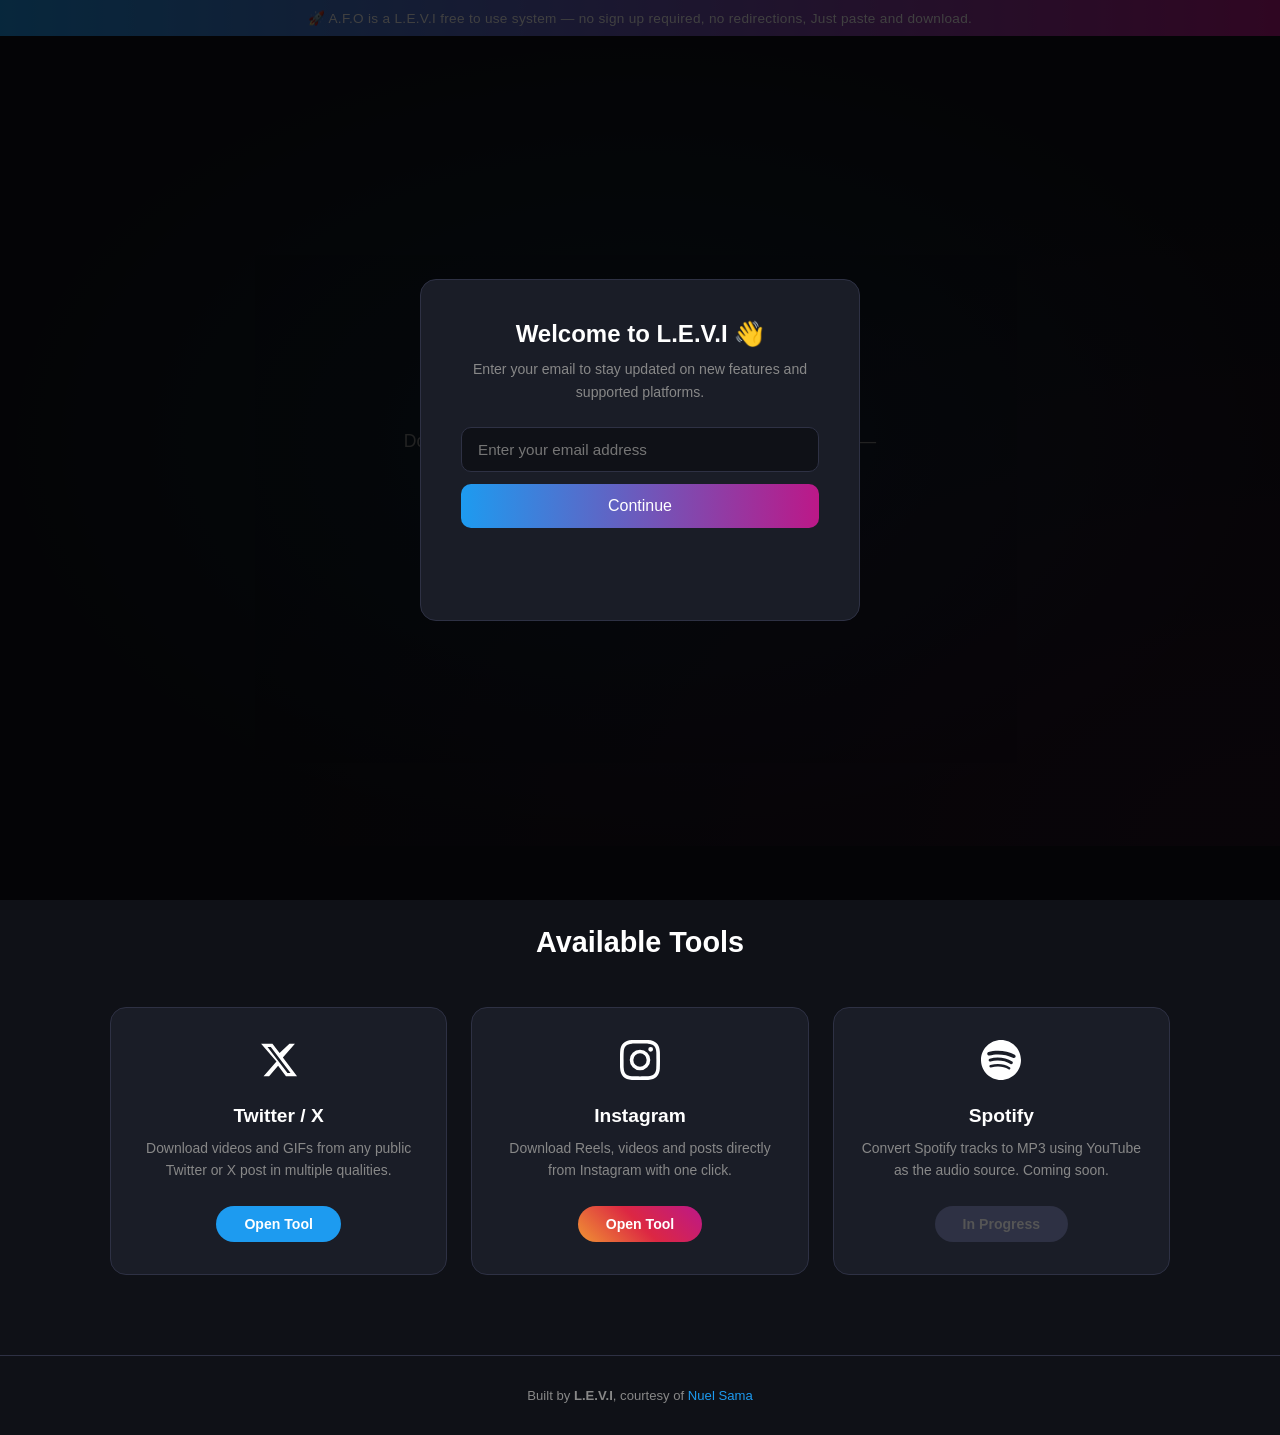
==== index.html @ e500890e "Update index.html" ====
<!DOCTYPE html>
<html lang="en">
<head>
  <meta charset="UTF-8" />
  <meta name="viewport" content="width=device-width, initial-scale=1.0"/>
  <title>L.E.V.I - Media Downloader</title>
  <link rel="stylesheet" href="index.css" />
</head>
<body>

  <!-- Ad Banner -->
  <div class="ad-banner">
    🚀 A.F.O is a L.E.V.I free to use system — no sign up required, no redirections, Just paste and download.
  </div>

  <!-- Email Popup -->
  <div class="popup-overlay" id="popupOverlay">
    <div class="popup">
      <h2>Welcome to L.E.V.I 👋</h2>
      <p>Enter your email to stay updated on new features and supported platforms.</p>
      <input type="email" id="emailInput" placeholder="Enter your email address" />
      <button id="submitEmail">Continue</button>
      <p class="popup-error" id="popupError"></p>
    </div>
  </div>

  <!-- Hero -->
  <header class="hero">
    <div class="hero-content">
      <h1 class="logo">A.F.O</h1>
      <p class="tagline">Download videos and media from your favourite platforms — fast, free and simple.</p>
      <a href="#platforms" class="hero-btn">Explore Tools</a>
    </div>
    <div class="hero-bg"></div>
  </header>

  <!-- Platforms -->
  <section class="platforms" id="platforms">
    <h2 class="section-title">Available Tools</h2>
    <div class="cards">

      <div class="card twitter">
        <div class="card-icon">
  <svg xmlns="http://www.w3.org/2000/svg" viewBox="0 0 24 24" fill="white" width="40" height="40">
    <path d="M18.244 2.25h3.308l-7.227 8.26 8.502 11.24H16.17l-4.714-6.231-5.401 6.231H2.744l7.736-8.859L1.254 2.25H8.08l4.253 5.622 5.911-5.622zm-1.161 17.52h1.833L7.084 4.126H5.117z"/>
  </svg>
        </div>
        <h3>Twitter / X</h3>
        <p>Download videos and GIFs from any public Twitter or X post in multiple qualities.</p>
        <a href="X.html" class="card-btn">Open Tool</a>
      </div>

      <div class="card instagram">
        <div class="card-icon">
  <svg xmlns="http://www.w3.org/2000/svg" viewBox="0 0 24 24" fill="white" width="40" height="40">
    <path d="M12 2.163c3.204 0 3.584.012 4.85.07 3.252.148 4.771 1.691 4.919 4.919.058 1.265.069 1.645.069 4.849 0 3.205-.012 3.584-.069 4.849-.149 3.225-1.664 4.771-4.919 4.919-1.266.058-1.644.07-4.85.07-3.204 0-3.584-.012-4.849-.07-3.26-.149-4.771-1.699-4.919-4.92-.058-1.265-.07-1.644-.07-4.849 0-3.204.013-3.583.07-4.849.149-3.227 1.664-4.771 4.919-4.919 1.266-.057 1.645-.069 4.849-.069zM12 0C8.741 0 8.333.014 7.053.072 2.695.272.273 2.69.073 7.052.014 8.333 0 8.741 0 12c0 3.259.014 3.668.072 4.948.2 4.358 2.618 6.78 6.98 6.98C8.333 23.986 8.741 24 12 24c3.259 0 3.668-.014 4.948-.072 4.354-.2 6.782-2.618 6.979-6.98.059-1.28.073-1.689.073-4.948 0-3.259-.014-3.667-.072-4.947-.196-4.354-2.617-6.78-6.979-6.98C15.668.014 15.259 0 12 0zm0 5.838a6.162 6.162 0 100 12.324 6.162 6.162 0 000-12.324zM12 16a4 4 0 110-8 4 4 0 010 8zm6.406-11.845a1.44 1.44 0 100 2.881 1.44 1.44 0 000-2.881z"/>
  </svg>
        </div>
        <h3>Instagram</h3>
        <p>Download Reels, videos and posts directly from Instagram with one click.</p>
        <a href="ig.html" class="card-btn">Open Tool</a>
      </div>

      <div class="card spotify">
        <div class="card-icon">
  <svg xmlns="http://www.w3.org/2000/svg" viewBox="0 0 24 24" fill="white" width="40" height="40">
    <path d="M12 0C5.4 0 0 5.4 0 12s5.4 12 12 12 12-5.4 12-12S18.66 0 12 0zm5.521 17.34c-.24.359-.66.48-1.021.24-2.82-1.74-6.36-2.101-10.561-1.141-.418.122-.779-.179-.899-.539-.12-.421.18-.78.54-.9 4.56-1.021 8.52-.6 11.64 1.32.42.18.479.659.301 1.02zm1.44-3.3c-.301.42-.841.6-1.262.3-3.239-1.98-8.159-2.58-11.939-1.38-.479.12-1.02-.12-1.14-.6-.12-.48.12-1.021.6-1.141C9.6 9.9 15 10.561 18.72 12.84c.361.181.54.78.241 1.2zm.12-3.36C15.24 8.4 8.82 8.16 5.16 9.301c-.6.179-1.2-.181-1.38-.721-.18-.601.18-1.2.72-1.381 4.26-1.26 11.28-1.02 15.721 1.621.539.3.719 1.02.419 1.56-.299.421-1.02.599-1.559.3z"/>
  </svg>
        </div>
        <h3>Spotify</h3>
        <p>Convert Spotify tracks to MP3 using YouTube as the audio source. Coming soon.</p>
        <span class="card-btn disabled">In Progress</span>
      </div>

    </div>
  </section>

  <!-- Footer -->
  <footer class="footer">
    <p>Built by <strong>L.E.V.I</strong>, courtesy of <a href="https://x.com/Nostalgic_Nuel" target="_blank">Nuel Sama</a></p>
  </footer>

  <script src="index.js"></script>
</body>
</html>
---- index.css ----
*, *::before, *::after {
  margin: 0;
  padding: 0;
  box-sizing: border-box;
}

:root {
  --twitter: #1d9bf0;
  --instagram: #dc2743;
  --spotify: #1db954;
  --dark: #0f1117;
  --card-bg: #1a1d27;
  --border: #2e3144;
  --text: #e1e1e1;
  --muted: #888;
}

html {
  scroll-behavior: smooth;
}

body {
  font-family: 'Segoe UI', sans-serif;
  background: var(--dark);
  color: var(--text);
  overflow-x: hidden;
}

/* Ad Banner */
.ad-banner {
  width: 100%;
  background: linear-gradient(90deg, #1d9bf0, #bc1888);
  color: #fff;
  text-align: center;
  padding: 10px 20px;
  font-size: 0.85rem;
  font-weight: 500;
  letter-spacing: 0.3px;
  animation: slideDown 0.6s ease forwards;
}

@keyframes slideDown {
  from { transform: translateY(-100%); opacity: 0; }
  to { transform: translateY(0); opacity: 1; }
}

/* Popup */
.popup-overlay {
  position: fixed;
  inset: 0;
  background: rgba(0, 0, 0, 0.75);
  display: flex;
  align-items: center;
  justify-content: center;
  z-index: 1000;
  animation: fadeIn 0.4s ease forwards;
}

.popup-overlay.hidden {
  display: none;
}

.popup {
  background: var(--card-bg);
  border: 1px solid var(--border);
  border-radius: 16px;
  padding: 40px;
  max-width: 440px;
  width: 90%;
  text-align: center;
  animation: popUp 0.4s cubic-bezier(0.175, 0.885, 0.32, 1.275) forwards;
}

@keyframes popUp {
  from { transform: scale(0.85); opacity: 0; }
  to { transform: scale(1); opacity: 1; }
}

@keyframes fadeIn {
  from { opacity: 0; }
  to { opacity: 1; }
}

.popup h2 {
  font-size: 1.5rem;
  margin-bottom: 10px;
  color: #fff;
}

.popup p {
  font-size: 0.88rem;
  color: var(--muted);
  margin-bottom: 24px;
  line-height: 1.6;
}

.popup input[type="email"] {
  width: 100%;
  padding: 13px 16px;
  border-radius: 10px;
  border: 1px solid var(--border);
  background: var(--dark);
  color: #fff;
  font-size: 0.95rem;
  outline: none;
  margin-bottom: 12px;
  transition: border 0.2s;
}

.popup input[type="email"]:focus {
  border-color: var(--twitter);
}

.popup button {
  width: 100%;
  padding: 13px;
  background: linear-gradient(90deg, #1d9bf0, #bc1888);
  color: #fff;
  border: none;
  border-radius: 10px;
  font-size: 1rem;
  cursor: pointer;
  transition: opacity 0.2s;
}

.popup button:hover {
  opacity: 0.9;
}

.popup-error {
  color: #ff4d4d;
  font-size: 0.82rem;
  margin-top: 10px;
  min-height: 18px;
}

/* Hero */
.hero {
  position: relative;
  min-height: 90vh;
  display: flex;
  align-items: center;
  justify-content: center;
  text-align: center;
  padding: 60px 20px;
  overflow: hidden;
}

.hero-bg {
  position: absolute;
  inset: 0;
  background: radial-gradient(ellipse at center, #1d9bf020 0%, transparent 70%),
              radial-gradient(ellipse at bottom right, #bc188820 0%, transparent 60%);
  z-index: 0;
  animation: pulse 6s ease-in-out infinite;
}

@keyframes pulse {
  0%, 100% { opacity: 0.6; }
  50% { opacity: 1; }
}

.hero-content {
  position: relative;
  z-index: 1;
}

.logo {
  font-size: 5rem;
  font-weight: 800;
  background: linear-gradient(90deg, #1d9bf0, #bc1888);
  -webkit-background-clip: text;
  -webkit-text-fill-color: transparent;
  animation: fadeUp 0.8s ease forwards;
  letter-spacing: 4px;
}

.tagline {
  font-size: 1.1rem;
  color: var(--muted);
  max-width: 500px;
  margin: 16px auto 32px;
  line-height: 1.7;
  animation: fadeUp 0.8s ease 0.2s both;
}

.hero-btn {
  display: inline-block;
  padding: 14px 36px;
  background: linear-gradient(90deg, #1d9bf0, #bc1888);
  color: #fff;
  border-radius: 50px;
  text-decoration: none;
  font-size: 0.95rem;
  font-weight: 600;
  animation: fadeUp 0.8s ease 0.4s both;
  transition: transform 0.2s, box-shadow 0.2s;
  box-shadow: 0 4px 24px rgba(29, 155, 240, 0.3);
}

.hero-btn:hover {
  transform: translateY(-2px);
  box-shadow: 0 8px 32px rgba(29, 155, 240, 0.5);
}

@keyframes fadeUp {
  from { transform: translateY(30px); opacity: 0; }
  to { transform: translateY(0); opacity: 1; }
}

/* Platforms */
.platforms {
  padding: 80px 20px;
  max-width: 1100px;
  margin: 0 auto;
}

.section-title {
  text-align: center;
  font-size: 1.8rem;
  font-weight: 700;
  margin-bottom: 48px;
  color: #fff;
  animation: fadeUp 0.6s ease forwards;
}

.cards {
  display: grid;
  grid-template-columns: repeat(auto-fit, minmax(280px, 1fr));
  gap: 24px;
}

.card {
  background: var(--card-bg);
  border: 1px solid var(--border);
  border-radius: 16px;
  padding: 32px 28px;
  text-align: center;
  transition: transform 0.3s, box-shadow 0.3s;
  animation: fadeUp 0.6s ease both;
}

.card:hover {
  transform: translateY(-6px);
}

.card.twitter:hover {
  box-shadow: 0 12px 40px rgba(29, 155, 240, 0.2);
  border-color: var(--twitter);
}

.card.instagram:hover {
  box-shadow: 0 12px 40px rgba(220, 39, 67, 0.2);
  border-color: var(--instagram);
}

.card.spotify:hover {
  box-shadow: 0 12px 40px rgba(29, 185, 84, 0.2);
  border-color: var(--spotify);
}

.card-icon {
  font-size: 2.5rem;
  margin-bottom: 16px;
}

.card h3 {
  font-size: 1.2rem;
  font-weight: 700;
  margin-bottom: 10px;
  color: #fff;
}

.card p {
  font-size: 0.87rem;
  color: var(--muted);
  line-height: 1.6;
  margin-bottom: 24px;
}

.card-btn {
  display: inline-block;
  padding: 10px 28px;
  border-radius: 50px;
  text-decoration: none;
  font-size: 0.88rem;
  font-weight: 600;
  transition: opacity 0.2s, transform 0.2s;
}

.card-btn:hover {
  opacity: 0.85;
  transform: scale(1.04);
}

.twitter .card-btn {
  background: var(--twitter);
  color: #fff;
}

.instagram .card-btn {
  background: linear-gradient(45deg, #f09433, #dc2743, #bc1888);
  color: #fff;
}

.spotify .card-btn {
  background: var(--spotify);
  color: #fff;
}

.card-btn.disabled {
  background: #2e3144;
  color: #555;
  cursor: not-allowed;
  pointer-events: none;
}

/* Footer */
.footer {
  text-align: center;
  padding: 32px 20px;
  font-size: 0.82rem;
  color: var(--muted);
  border-top: 1px solid var(--border);
}

.footer a {
  color: var(--twitter);
  text-decoration: none;
}

.footer a:hover {
  text-decoration: underline;
      }
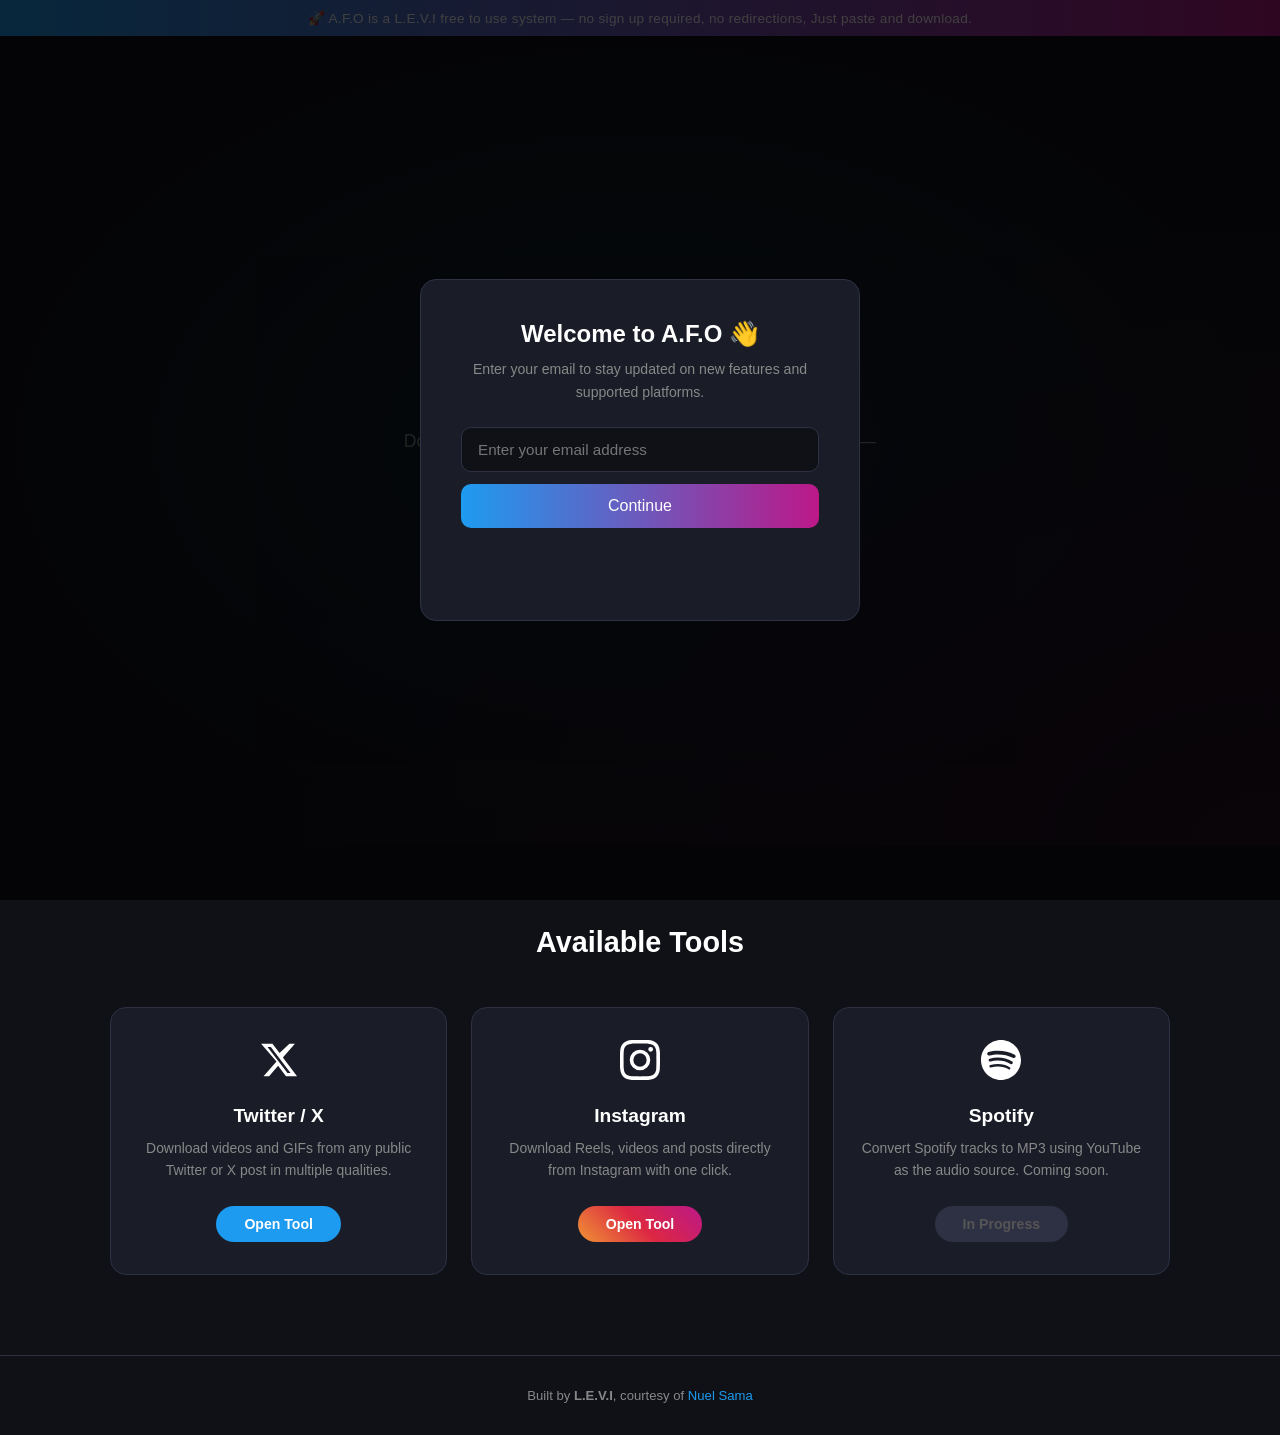
==== commit 48b8754c: "Update index.html" ====
--- a/index.html
+++ b/index.html
@@ -5,6 +5,7 @@
   <meta name="viewport" content="width=device-width, initial-scale=1.0"/>
   <title>L.E.V.I - Media Downloader</title>
   <link rel="stylesheet" href="index.css" />
+  <link rel="icon" type="image/jpg" href="L.jpg">
 </head>
 <body>
 
@@ -16,7 +17,7 @@
   <!-- Email Popup -->
   <div class="popup-overlay" id="popupOverlay">
     <div class="popup">
-      <h2>Welcome to L.E.V.I 👋</h2>
+      <h2>Welcome to A.F.O 👋</h2>
       <p>Enter your email to stay updated on new features and supported platforms.</p>
       <input type="email" id="emailInput" placeholder="Enter your email address" />
       <button id="submitEmail">Continue</button>
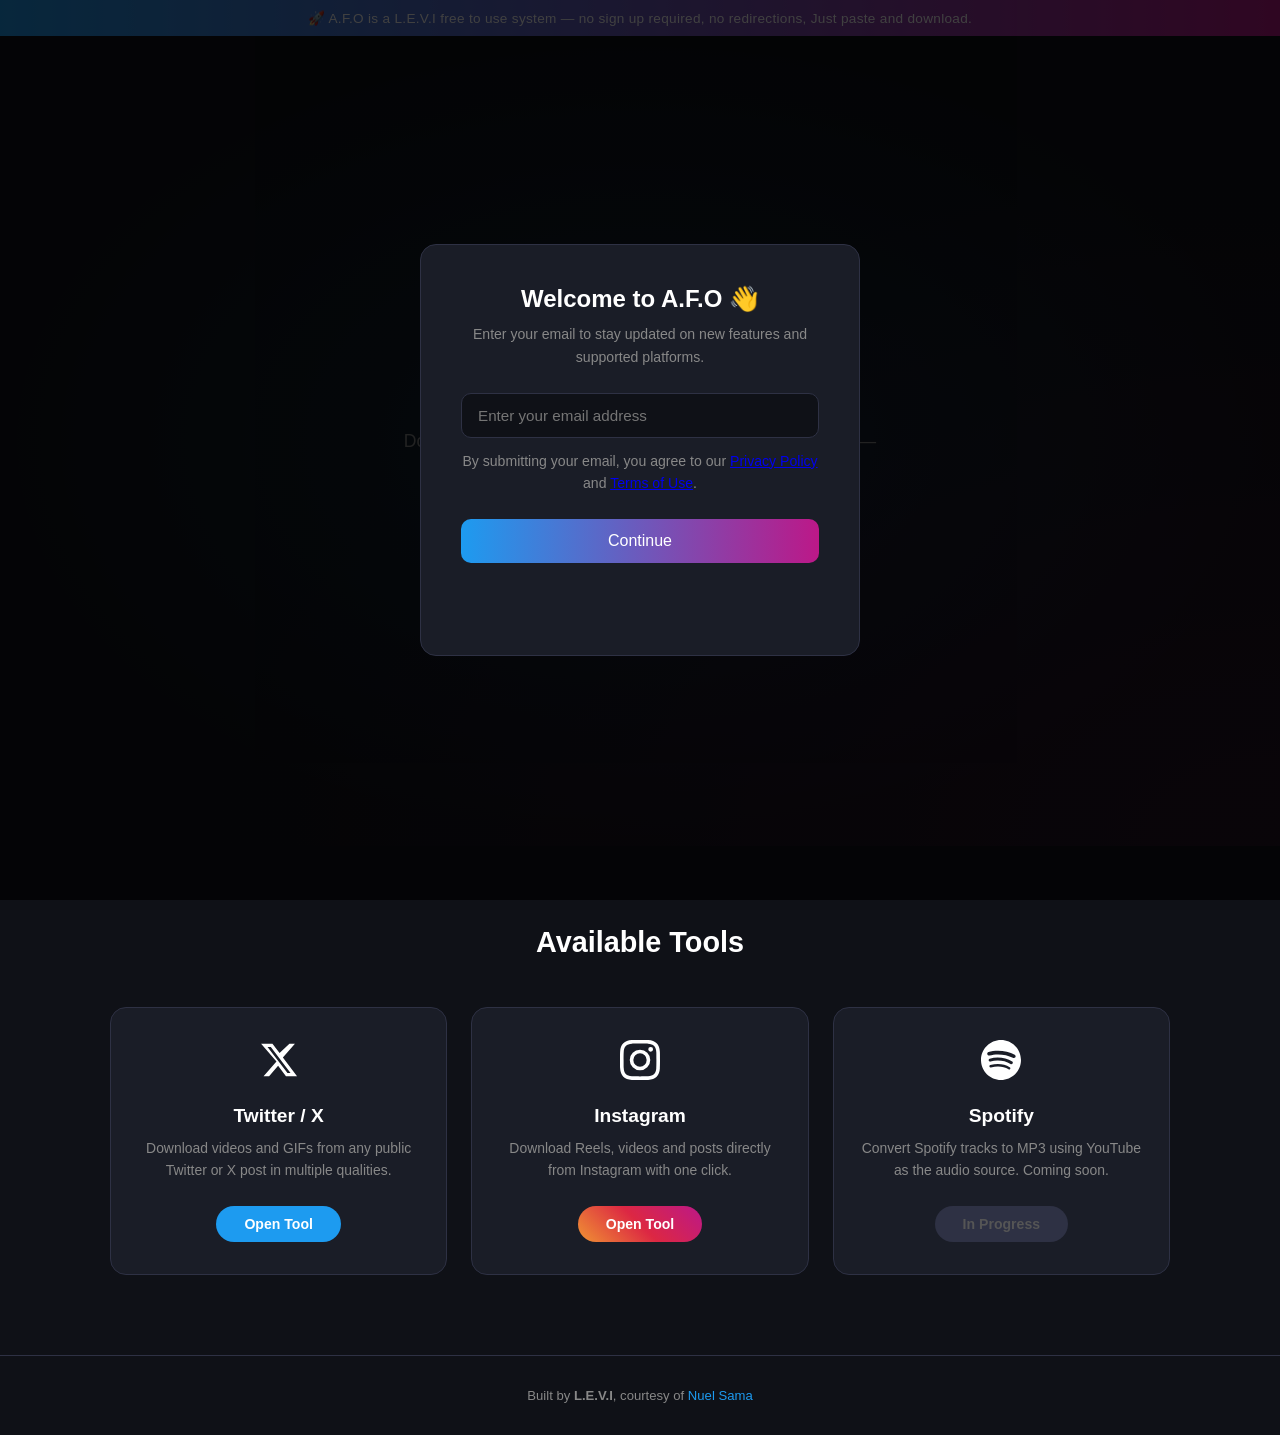
==== commit e0931cb6: "Update index.html" ====
--- a/index.html
+++ b/index.html
@@ -5,7 +5,7 @@
   <meta name="viewport" content="width=device-width, initial-scale=1.0"/>
   <title>L.E.V.I - Media Downloader</title>
   <link rel="stylesheet" href="index.css" />
-  <link rel="icon" type="image/jpg" href="L.jpg">
+<link rel="icon" type="image/svg+xml" href="data:image/svg+xml,<svg xmlns='http://www.w3.org/2000/svg' viewBox='0 0 100 100'><text y='.9em' font-size='90'>🧠</text></svg>">
 </head>
 <body>
 
@@ -20,8 +20,17 @@
       <h2>Welcome to A.F.O 👋</h2>
       <p>Enter your email to stay updated on new features and supported platforms.</p>
       <input type="email" id="emailInput" placeholder="Enter your email address" />
-      <button id="submitEmail">Continue</button>
-      <p class="popup-error" id="popupError"></p>
+
+<p class="popup-terms">
+  By submitting your email, you agree to our 
+  <a href="privacy.html" target="_blank">Privacy Policy</a> 
+  and 
+  <a href="terms.html" target="_blank">Terms of Use</a>.
+</p>
+
+<button id="submitEmail">Continue</button>
+
+<p class="popup-error" id="popupError"></p>
     </div>
   </div>
 
